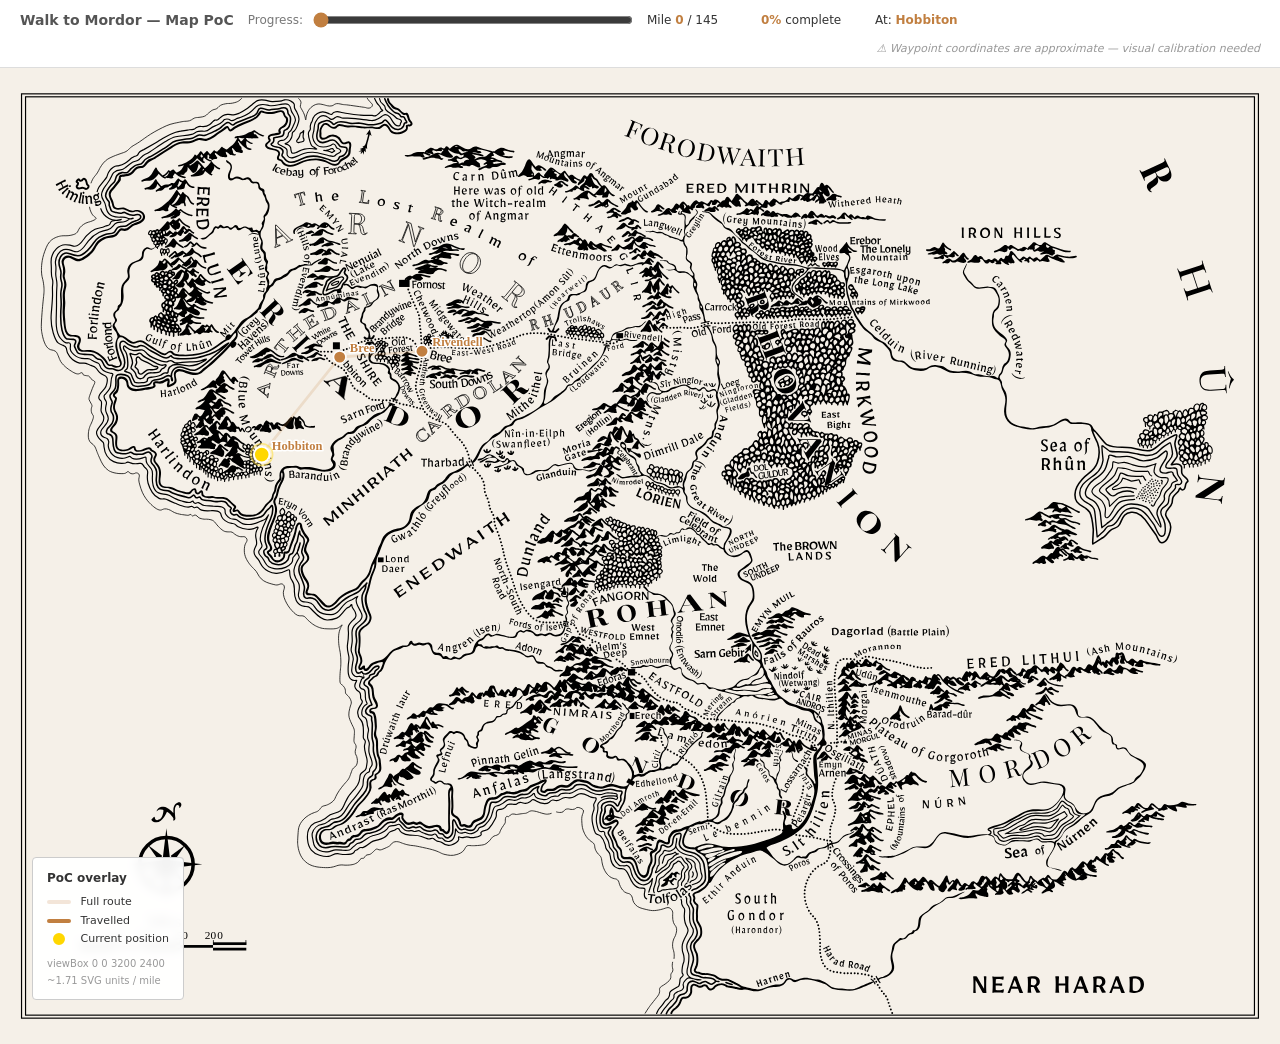
==== assets/proof_of_concept/poc.html @ e89180fa "feat(poc): add proof of concept" ====
<!DOCTYPE html>
<html lang="en">
<head>
  <meta charset="utf-8">
  <meta name="viewport" content="width=device-width, initial-scale=1">
  <title>Walk to Mordor — Map PoC</title>
  <!--
    PROOF OF CONCEPT: SVG overlay over the mapome Middle-earth map.

    Technique
    ─────────
    1. The base map is loaded as <img> (no DOM bloat from 1.75 MB inline SVG).
    2. An absolutely-positioned overlay <svg> uses the SAME viewBox (0 0 3200 2400).
       Because both elements share the same intrinsic aspect ratio the browser
       scales them identically — overlay coordinates map 1-to-1 to map coordinates.
    3. Route lines and markers are plain SVG elements in the overlay.
    4. Progress interpolation is linear between named waypoints.

    Coordinate system
    ─────────────────
    viewBox: 0 0 3200 2400
    Origin (0, 0) = top-left (NW corner of map)
    x increases eastward; y increases southward.
    Scale: ~1.71 SVG units per fictional mile (from the legend scale bar).
    Map extent: ~1847 miles E–W × 1380 miles N–S.

    ⚠ WAYPOINT COORDINATES BELOW ARE APPROXIMATE.
    Open this file in a browser, use browser devtools to inspect the overlay SVG,
    and click the map to read precise x/y values.  Then update WAYPOINTS in the
    script section and data/waypoints/routes.json.
  -->
  <style>
    :root {
      --frodo:      #C17F40;
      --frodo-dim:  #C17F4044;
      --accent:     #FFD700;
      --bg:         #F5F0E8;
      --panel-bg:   rgba(255,255,255,0.95);
    }
    *, *::before, *::after { box-sizing: border-box; margin: 0; padding: 0; }
    body { background: var(--bg); font-family: system-ui, sans-serif; color: #333; }

    /* ── Controls bar ─────────────────────────────────────────────── */
    .controls {
      padding: 12px 20px;
      background: white;
      border-bottom: 1px solid #ddd;
      display: flex; flex-wrap: wrap; align-items: center; gap: 14px;
    }
    .controls h1 { font-size: 14px; font-weight: 600; color: #555; }
    .slider-row { display: flex; align-items: center; gap: 10px; }
    .slider-row label { font-size: 12px; color: #777; white-space: nowrap; }
    input[type="range"] {
      width: 320px; accent-color: var(--frodo); cursor: pointer;
    }
    .stat { font-size: 12px; min-width: 100px; }
    .stat strong { color: var(--frodo); }
    .note { font-size: 11px; color: #999; font-style: italic; margin-left: auto; }

    /* ── Map container ────────────────────────────────────────────── */
    .map-wrap {
      position: relative;
      max-width: 1400px;
      margin: 20px auto;
      padding: 0 16px;
    }
    #base-map {
      display: block;
      width: 100%;
      height: auto;
    }
    #overlay {
      position: absolute;
      top: 0; left: 16px;
      width: calc(100% - 32px);
      height: 100%;
      pointer-events: none;
    }

    /* ── Legend panel ─────────────────────────────────────────────── */
    .legend {
      position: absolute;
      bottom: 24px; left: 32px;
      background: var(--panel-bg);
      border: 1px solid #ccc;
      border-radius: 4px;
      padding: 10px 14px;
      font-size: 11px;
      line-height: 1.7;
      backdrop-filter: blur(4px);
    }
    .legend h4 { font-size: 12px; margin-bottom: 5px; }
    .legend .swatch {
      display: inline-block; width: 24px; height: 4px;
      border-radius: 2px; vertical-align: middle; margin-right: 6px;
    }
  </style>
</head>
<body>

<!-- ── Controls ─────────────────────────────────────────────────────── -->
<div class="controls">
  <h1>Walk to Mordor — Map PoC</h1>
  <div class="slider-row">
    <label>Progress:</label>
    <input type="range" id="slider" min="0" max="145" value="0" step="1">
  </div>
  <div class="stat">Mile <strong id="mile-val">0</strong> / 145</div>
  <div class="stat"><strong id="pct-val">0%</strong> complete</div>
  <div class="stat">At: <strong id="loc-val">The Shire</strong></div>
  <span class="note">⚠ Waypoint coordinates are approximate — visual calibration needed</span>
</div>

<!-- ── Map ──────────────────────────────────────────────────────────── -->
<div class="map-wrap">

  <!-- Base map (referenced, not inlined — keeps HTML light) -->
  <img id="base-map" src="../map/preview-mapome-slim.svg" alt="Middle-earth map (mapome by k1tesurfen, CC BY-SA 4.0)">

  <!--
    Overlay SVG — same viewBox as the base map.
    Any (x, y) pair here maps to the exact same pixel as (x, y) in the base SVG.
  -->
  <svg id="overlay" viewBox="0 0 3200 2400" preserveAspectRatio="xMidYMid meet">
    <defs>
      <!-- Soft glow behind the progress marker -->
      <filter id="glow" x="-60%" y="-60%" width="220%" height="220%">
        <feGaussianBlur stdDeviation="8" result="blur"/>
        <feMerge>
          <feMergeNode in="blur"/>
          <feMergeNode in="SourceGraphic"/>
        </feMerge>
      </filter>
      <!-- Arrow marker for directional hints -->
      <marker id="arrowhead" viewBox="0 0 10 10" refX="9" refY="5"
              markerWidth="5" markerHeight="5" orient="auto">
        <path d="M 0 0 L 10 5 L 0 10 z" fill="#C17F40" opacity="0.7"/>
      </marker>
    </defs>

    <!-- Route line (full, dimmed) -->
    <polyline id="route-dim"
      points="630,940 830,690 1041,675"
      fill="none"
      stroke="#C17F40"
      stroke-width="7"
      stroke-opacity="0.18"
      stroke-linecap="round"
      stroke-linejoin="round"/>

    <!-- Route line (progress — drawn progressively by JS) -->
    <polyline id="route-travelled"
      points="630,940"
      fill="none"
      stroke="#C17F40"
      stroke-width="7"
      stroke-opacity="0.85"
      stroke-linecap="round"
      stroke-linejoin="round"
      marker-mid="url(#arrowhead)"/>

    <!-- Waypoint markers -->
    <g id="waypoints">
      <!-- A: Hobbiton (The Shire) -->
      <circle cx="630" cy="940" r="16" fill="#C17F40" stroke="white" stroke-width="4"/>
      <!-- B: Bree -->
      <circle cx="830" cy="690" r="16" fill="#C17F40" stroke="white" stroke-width="4"/>
      <!-- C: Rivendell -->
      <circle cx="1041" cy="675" r="16" fill="#C17F40" stroke="white" stroke-width="4"/>
    </g>

    <!-- Waypoint labels (white stroke = "halo" for legibility) -->
    <g id="labels" font-family="'Georgia', serif" font-size="32" paint-order="stroke"
       stroke="white" stroke-width="8" stroke-linejoin="round">
      <text x="656" y="927" fill="#C17F40" font-weight="bold">Hobbiton</text>
      <text x="856" y="677" fill="#C17F40" font-weight="bold">Bree</text>
      <text x="1067" y="662" fill="#C17F40" font-weight="bold">Rivendell</text>
    </g>

    <!-- Progress marker -->
    <circle id="marker-outer" cx="630" cy="940" r="28"
            fill="none" stroke="#FFD700" stroke-width="4" opacity="0.5"/>
    <circle id="marker" cx="630" cy="940" r="20"
            fill="#FFD700" stroke="white" stroke-width="5"
            filter="url(#glow)"/>
  </svg>

  <!-- Legend -->
  <div class="legend">
    <h4>PoC overlay</h4>
    <div><span class="swatch" style="background:#C17F40;opacity:0.2;"></span> Full route</div>
    <div><span class="swatch" style="background:#C17F40;"></span> Travelled</div>
    <div>
      <svg width="24" height="16" style="vertical-align:middle;margin-right:6px">
        <circle cx="12" cy="8" r="7" fill="#FFD700" stroke="white" stroke-width="2"/>
      </svg>
      Current position
    </div>
    <div style="margin-top:6px;color:#999;font-size:10px;">
      viewBox 0 0 3200 2400<br>
      ~1.71 SVG units / mile
    </div>
  </div>
</div>

<script>
// ── Waypoint data ──────────────────────────────────────────────────────────
// ⚠ THESE ARE APPROXIMATE. Replace with visually-calibrated coordinates.
// To calibrate: open page in browser, open devtools console, click on the
// overlay SVG and log the SVG-space coordinates (see calibration helper below).
const WAYPOINTS = [
  { name: "Hobbiton",  mile:   0, x:  630, y:  940 },  // visual estimate ~20% x, 39% y
  { name: "Bree",      mile:  40, x:  830, y:  690 },  // near city rect (822,661)
  { name: "Rivendell", mile: 145, x: 1041, y:  675 },  // city rect centre (1041,675)
];

const maxMile = WAYPOINTS[WAYPOINTS.length - 1].mile;

// ── Interpolate position along the waypoint chain ─────────────────────────
function posAtMile(mile) {
  mile = Math.max(0, Math.min(mile, maxMile));
  for (let i = 0; i < WAYPOINTS.length - 1; i++) {
    const a = WAYPOINTS[i], b = WAYPOINTS[i + 1];
    if (mile >= a.mile && mile <= b.mile) {
      const t = (mile - a.mile) / (b.mile - a.mile);
      return {
        x: a.x + t * (b.x - a.x),
        y: a.y + t * (b.y - a.y),
        name: t < 0.5 ? a.name : b.name,
      };
    }
  }
  const last = WAYPOINTS[WAYPOINTS.length - 1];
  return { x: last.x, y: last.y, name: last.name };
}

// ── Build partial "travelled" polyline ────────────────────────────────────
function partialPoints(mile) {
  const pts = [];
  for (const w of WAYPOINTS) {
    pts.push(`${w.x},${w.y}`);
    if (w.mile >= mile) break;
  }
  const pos = posAtMile(mile);
  // Replace last segment end with actual interpolated position
  if (pts.length > 1) pts.pop();
  pts.push(`${pos.x.toFixed(1)},${pos.y.toFixed(1)}`);
  return pts.join(" ");
}

// ── Initialise full route dim underline ──────────────────────────────────
const allPts = WAYPOINTS.map(w => `${w.x},${w.y}`).join(" ");
document.getElementById("route-dim").setAttribute("points", allPts);

// ── Slider handler ────────────────────────────────────────────────────────
const slider   = document.getElementById("slider");
const marker   = document.getElementById("marker");
const markerO  = document.getElementById("marker-outer");
const routeProg = document.getElementById("route-travelled");

slider.addEventListener("input", update);

function update() {
  const mile = +slider.value;
  const pos  = posAtMile(mile);

  marker.setAttribute("cx", pos.x.toFixed(1));
  marker.setAttribute("cy", pos.y.toFixed(1));
  markerO.setAttribute("cx", pos.x.toFixed(1));
  markerO.setAttribute("cy", pos.y.toFixed(1));

  routeProg.setAttribute("points", partialPoints(mile));

  document.getElementById("mile-val").textContent = mile;
  document.getElementById("pct-val").textContent  = `${Math.round(mile / maxMile * 100)}%`;
  document.getElementById("loc-val").textContent  = pos.name;
}

update();  // render initial state

// ── Coordinate calibration helper ─────────────────────────────────────────
// Open devtools console, click anywhere on the map, and the SVG coordinates
// will be logged. Use these to update WAYPOINTS above.
const overlay = document.getElementById("overlay");
overlay.style.pointerEvents = "all";  // temporarily enable clicks for calibration
overlay.addEventListener("click", e => {
  const rect = overlay.getBoundingClientRect();
  const vb   = [0, 0, 3200, 2400];
  const sx   = (e.clientX - rect.left)  / rect.width  * vb[2];
  const sy   = (e.clientY - rect.top)   / rect.height * vb[3];
  console.log(`Clicked SVG coords: x=${sx.toFixed(0)}, y=${sy.toFixed(0)}`);
});
</script>

</body>
</html>
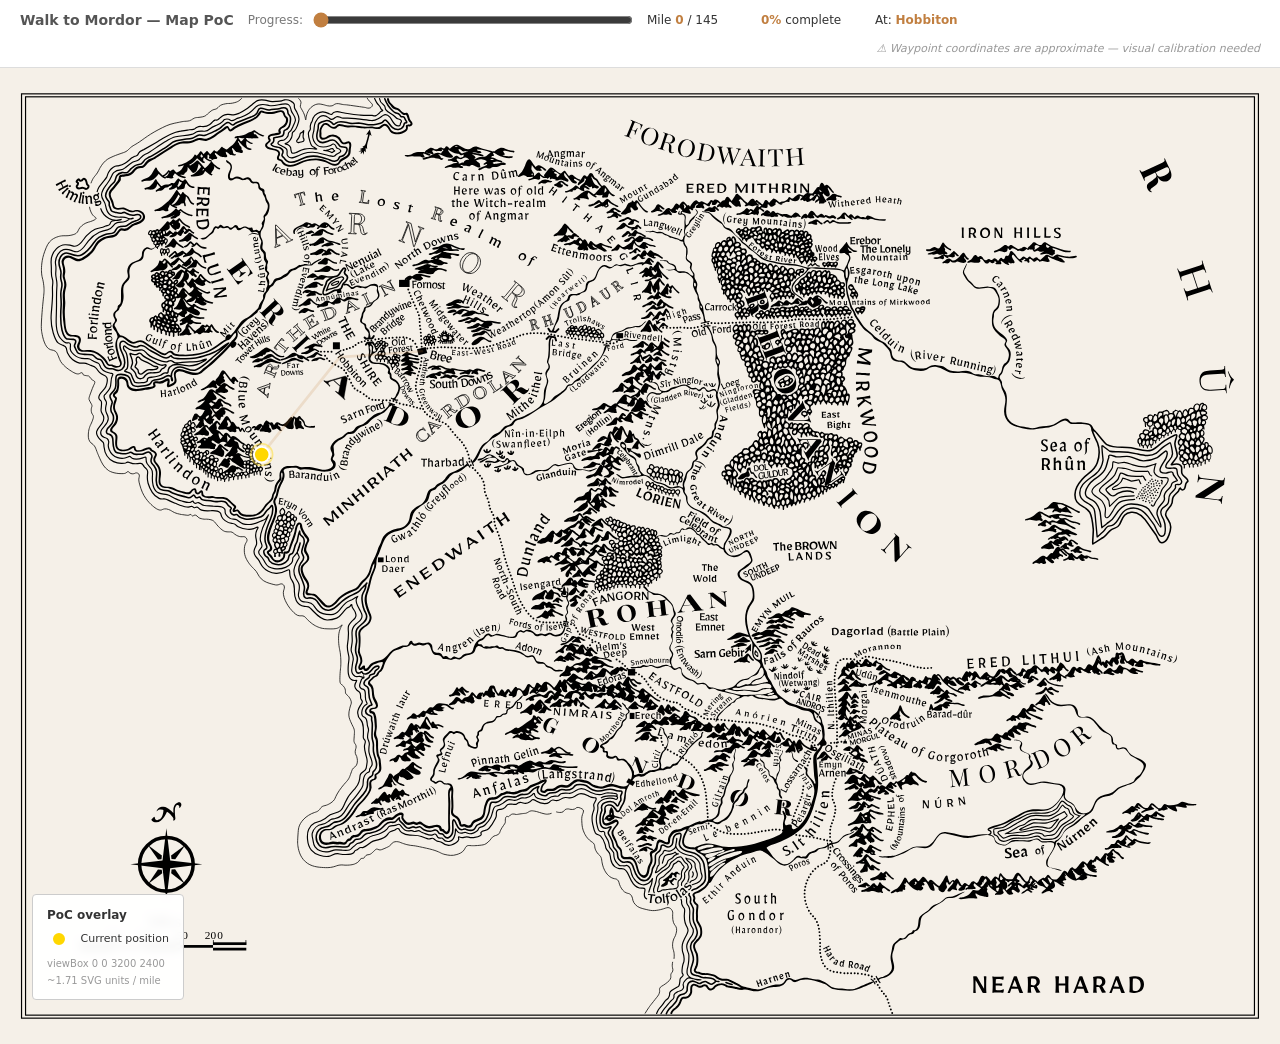
==== commit e9ee5d15: "chore(poc): comment out waypoints for testing" ====
--- a/assets/proof_of_concept/poc.html
+++ b/assets/proof_of_concept/poc.html
@@ -162,19 +162,19 @@
     <!-- Waypoint markers -->
     <g id="waypoints">
       <!-- A: Hobbiton (The Shire) -->
-      <circle cx="630" cy="940" r="16" fill="#C17F40" stroke="white" stroke-width="4"/>
+      <!-- <circle cx="630" cy="940" r="16" fill="#C17F40" stroke="white" stroke-width="4"/> -->
       <!-- B: Bree -->
-      <circle cx="830" cy="690" r="16" fill="#C17F40" stroke="white" stroke-width="4"/>
+      <!-- <circle cx="830" cy="690" r="16" fill="#C17F40" stroke="white" stroke-width="4"/> -->
       <!-- C: Rivendell -->
-      <circle cx="1041" cy="675" r="16" fill="#C17F40" stroke="white" stroke-width="4"/>
+      <!-- <circle cx="1041" cy="675" r="16" fill="#C17F40" stroke="white" stroke-width="4"/> -->
     </g>
 
     <!-- Waypoint labels (white stroke = "halo" for legibility) -->
     <g id="labels" font-family="'Georgia', serif" font-size="32" paint-order="stroke"
        stroke="white" stroke-width="8" stroke-linejoin="round">
-      <text x="656" y="927" fill="#C17F40" font-weight="bold">Hobbiton</text>
-      <text x="856" y="677" fill="#C17F40" font-weight="bold">Bree</text>
-      <text x="1067" y="662" fill="#C17F40" font-weight="bold">Rivendell</text>
+      <!-- <text x="656" y="927" fill="#C17F40" font-weight="bold">Hobbiton</text> -->
+      <!-- <text x="856" y="677" fill="#C17F40" font-weight="bold">Bree</text> -->
+      <!-- <text x="1067" y="662" fill="#C17F40" font-weight="bold">Rivendell</text> -->
     </g>
 
     <!-- Progress marker -->
@@ -188,8 +188,8 @@
   <!-- Legend -->
   <div class="legend">
     <h4>PoC overlay</h4>
-    <div><span class="swatch" style="background:#C17F40;opacity:0.2;"></span> Full route</div>
-    <div><span class="swatch" style="background:#C17F40;"></span> Travelled</div>
+    <!-- <div><span class="swatch" style="background:#C17F40;opacity:0.2;"></span> Full route</div> -->
+    <!-- <div><span class="swatch" style="background:#C17F40;"></span> Travelled</div> -->
     <div>
       <svg width="24" height="16" style="vertical-align:middle;margin-right:6px">
         <circle cx="12" cy="8" r="7" fill="#FFD700" stroke="white" stroke-width="2"/>
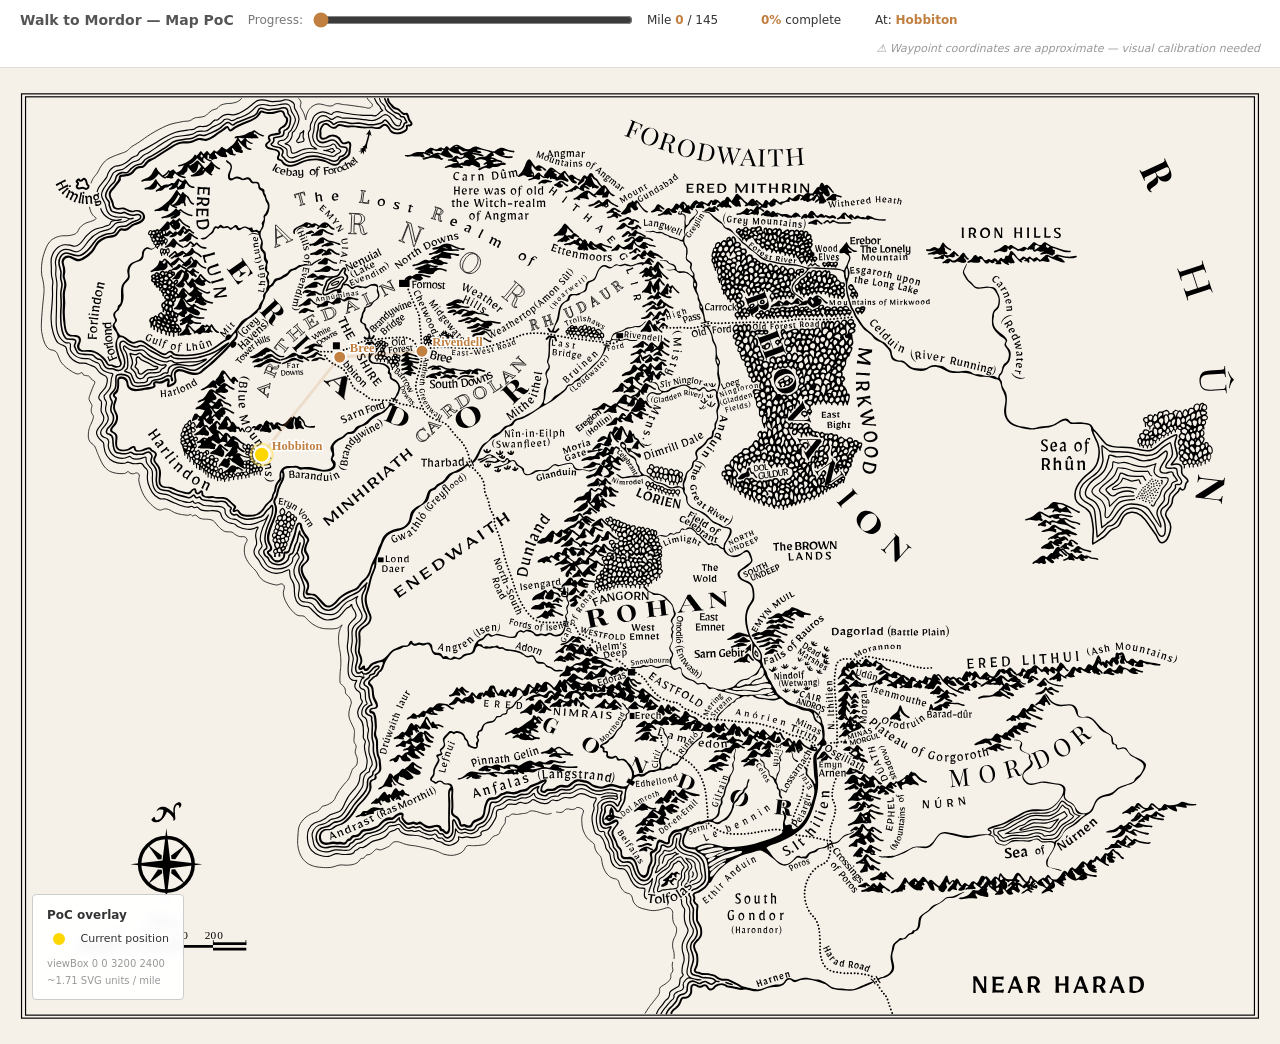
==== commit cb52d7e4: "chore(poc): restore waypoints" ====
--- a/assets/proof_of_concept/poc.html
+++ b/assets/proof_of_concept/poc.html
@@ -162,19 +162,19 @@
     <!-- Waypoint markers -->
     <g id="waypoints">
       <!-- A: Hobbiton (The Shire) -->
-      <!-- <circle cx="630" cy="940" r="16" fill="#C17F40" stroke="white" stroke-width="4"/> -->
+      <circle cx="630" cy="940" r="16" fill="#C17F40" stroke="white" stroke-width="4"/>
       <!-- B: Bree -->
-      <!-- <circle cx="830" cy="690" r="16" fill="#C17F40" stroke="white" stroke-width="4"/> -->
+      <circle cx="830" cy="690" r="16" fill="#C17F40" stroke="white" stroke-width="4"/>
       <!-- C: Rivendell -->
-      <!-- <circle cx="1041" cy="675" r="16" fill="#C17F40" stroke="white" stroke-width="4"/> -->
+      <circle cx="1041" cy="675" r="16" fill="#C17F40" stroke="white" stroke-width="4"/>
     </g>
 
     <!-- Waypoint labels (white stroke = "halo" for legibility) -->
     <g id="labels" font-family="'Georgia', serif" font-size="32" paint-order="stroke"
        stroke="white" stroke-width="8" stroke-linejoin="round">
-      <!-- <text x="656" y="927" fill="#C17F40" font-weight="bold">Hobbiton</text> -->
-      <!-- <text x="856" y="677" fill="#C17F40" font-weight="bold">Bree</text> -->
-      <!-- <text x="1067" y="662" fill="#C17F40" font-weight="bold">Rivendell</text> -->
+      <text x="656" y="927" fill="#C17F40" font-weight="bold">Hobbiton</text>
+      <text x="856" y="677" fill="#C17F40" font-weight="bold">Bree</text>
+      <text x="1067" y="662" fill="#C17F40" font-weight="bold">Rivendell</text>
     </g>
 
     <!-- Progress marker -->
